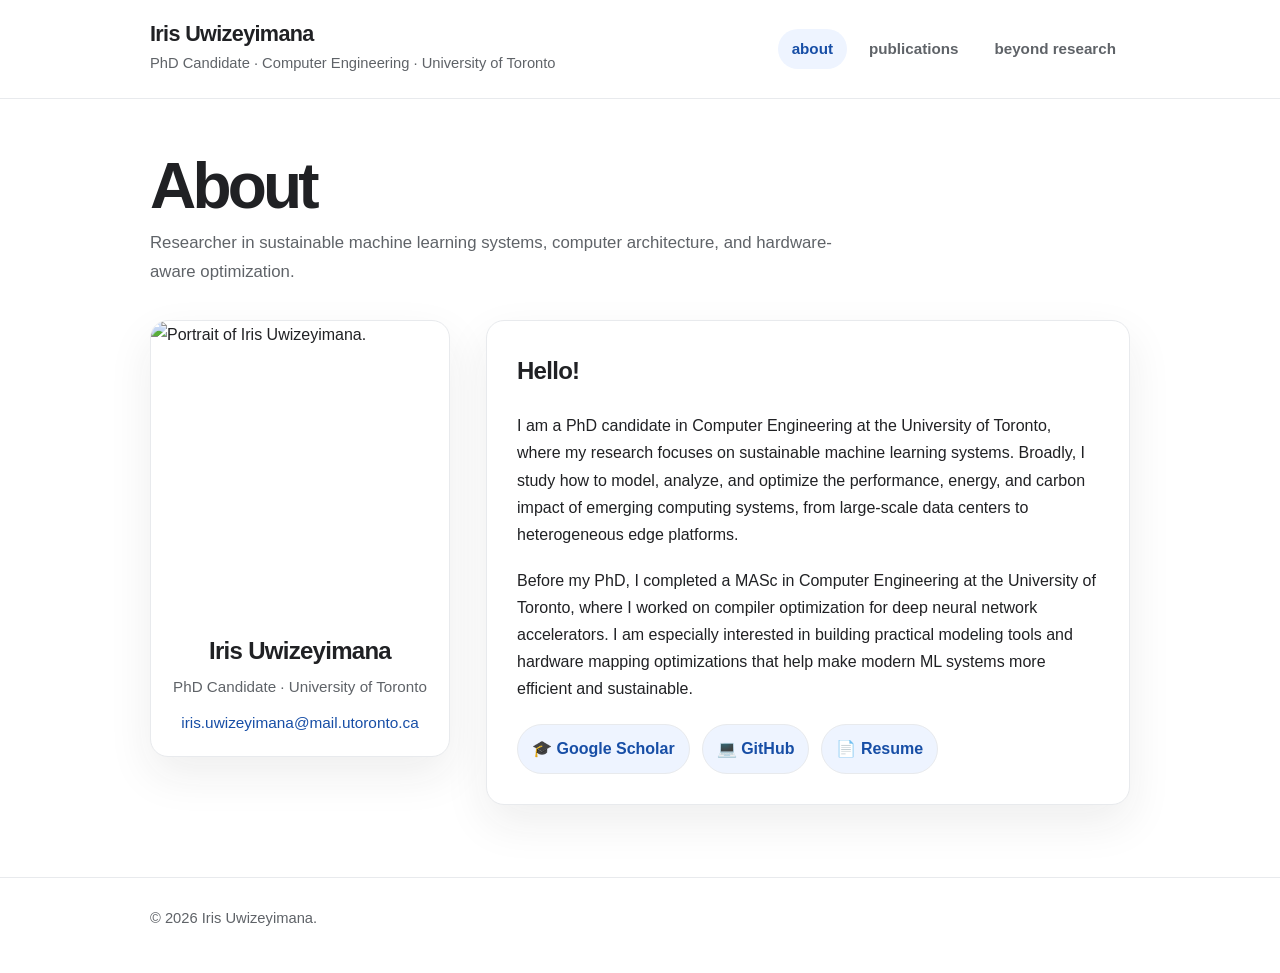
==== index.html @ f3fa068e "adding more to the about and publication page" ====
<!doctype html>
<html lang="en">
<head>
  <meta charset="utf-8">
  <meta name="viewport" content="width=device-width, initial-scale=1">
  <title>Iris Uwizeyimana</title>
  <meta name="description" content="Research homepage of Iris Uwizeyimana.">
  <link rel="stylesheet" href="assets/css/main.css">
</head>
<body>
  <header class="site-header">
    <div class="site-shell header-inner">
      <a class="brand" href="index.html" aria-label="Home">
        <span class="brand-name">Iris Uwizeyimana</span>
        <span class="brand-subtitle">PhD Candidate · Computer Engineering · University of Toronto</span>
      </a>
      <nav class="nav" aria-label="Primary navigation">
        <a class="active" href="index.html">about</a>
        <a href="publications.html">publications</a>
        <a href="beyond-research.html">beyond research</a>
      </nav>
    </div>
  </header>

  <main class="site-shell">
    <h1 class="page-title">About</h1>
    <p class="page-kicker">Researcher in sustainable machine learning systems, computer architecture, and hardware-aware optimization.</p>

    <section class="about-grid" aria-labelledby="about-title">
      <aside class="profile-card">
        <img class="profile-photo" src="assets/img/about.jpg" alt="Portrait of Iris Uwizeyimana.">
        <div class="profile-meta">
          <h2 class="profile-name">Iris Uwizeyimana</h2>
          <p class="profile-role">PhD Candidate · University of Toronto</p>
          <p class="profile-email"><a href="mailto:iris.uwizeyimana@mail.utoronto.ca">iris.uwizeyimana@mail.utoronto.ca</a></p>
        </div>
      </aside>

      <article class="about-card">
        <h2 id="about-title">Hello!</h2>
        <p>
          I am a PhD candidate in Computer Engineering at the University of Toronto, where my research focuses on sustainable machine learning systems. Broadly, I study how to model, analyze, and optimize the performance, energy, and carbon impact of emerging computing systems, from large-scale data centers to heterogeneous edge platforms.
        </p>

        <p>
          Before my PhD, I completed a MASc in Computer Engineering at the University of Toronto, where I worked on compiler optimization for deep neural network accelerators. I am especially interested in building practical modeling tools and hardware mapping optimizations that help make modern ML systems more efficient and sustainable.
        </p>

        <div class="social-links" aria-label="External links">
          <a href="https://scholar.google.ca/citations?user=prIDyTkAAAAJ&amp;hl=en&amp;oi=sra" target="_blank" rel="noopener">🎓 Google Scholar</a>
          <a href="https://github.com/iuwizeyimana" target="_blank" rel="noopener">💻 GitHub</a>
          <a href="assets/docs/Iris_Uwizeyimana_Resume.pdf" target="_blank" rel="noopener">📄 Resume</a>
        </div>
      </article>
    </section>
  </main>

  <footer class="site-footer">
    <div class="site-shell">
      <p>© <span id="year">2026</span> Iris Uwizeyimana.</p>
    </div>
  </footer>
</body>
</html>
---- assets/css/main.css ----
:root {
  --bg: #ffffff;
  --text: #202124;
  --muted: #5f6368;
  --line: #e8eaed;
  --accent: #174ea6;
  --accent-soft: #eef4ff;
  --card: #fafafa;
  --shadow: 0 18px 45px rgba(32, 33, 36, 0.08);
  --radius: 18px;
  --content-width: 980px;
}

* {
  box-sizing: border-box;
}

html {
  scroll-behavior: smooth;
}

body {
  margin: 0;
  background: var(--bg);
  color: var(--text);
  font-family: -apple-system, BlinkMacSystemFont, "Segoe UI", Roboto, Helvetica, Arial, sans-serif;
  font-size: 16px;
  line-height: 1.7;
}

body::selection,
::selection {
  background: var(--accent-soft);
}

a {
  color: var(--accent);
  text-decoration: none;
  text-underline-offset: 0.22em;
}

a:hover,
a:focus {
  text-decoration: underline;
}

.site-shell {
  width: min(calc(100% - 40px), var(--content-width));
  margin: 0 auto;
}

.site-header {
  border-bottom: 1px solid var(--line);
  background: rgba(255, 255, 255, 0.92);
  backdrop-filter: blur(12px);
  position: sticky;
  top: 0;
  z-index: 20;
}

.header-inner {
  display: flex;
  align-items: center;
  justify-content: space-between;
  gap: 24px;
  padding: 22px 0;
}

.brand {
  min-width: 260px;
}

.brand-name {
  display: block;
  color: var(--text);
  font-size: 1.35rem;
  font-weight: 720;
  letter-spacing: -0.03em;
  line-height: 1.15;
}

.brand-subtitle {
  display: block;
  color: var(--muted);
  font-size: 0.92rem;
  margin-top: 4px;
}

.nav {
  display: flex;
  align-items: center;
  gap: 8px;
  flex-wrap: wrap;
  justify-content: flex-end;
}

.nav a {
  color: var(--muted);
  border-radius: 999px;
  padding: 7px 14px;
  font-size: 0.95rem;
  font-weight: 600;
  text-decoration: none;
}

.nav a:hover,
.nav a:focus,
.nav a.active {
  color: var(--accent);
  background: var(--accent-soft);
}

main {
  padding: 54px 0 72px;
}

.page-title {
  margin: 0 0 10px;
  font-size: clamp(2.1rem, 5vw, 4.1rem);
  line-height: 1.04;
  letter-spacing: -0.06em;
}

.page-kicker {
  margin: 0 0 34px;
  color: var(--muted);
  max-width: 720px;
  font-size: 1.05rem;
}

.hero-card,
.blank-card,
.note-card {
  border: 1px solid var(--line);
  border-radius: var(--radius);
  background: var(--card);
  padding: 30px;
  box-shadow: var(--shadow);
}

.hero-card h2,
.blank-card h2,
.note-card h2 {
  margin-top: 0;
  letter-spacing: -0.03em;
}

.blank-card {
  min-height: 320px;
  display: grid;
  place-items: center;
  text-align: center;
}

.blank-card p {
  margin: 0 auto;
  max-width: 560px;
  color: var(--muted);
}

.meta-list {
  display: grid;
  gap: 12px;
  margin: 24px 0 0;
  padding: 0;
  list-style: none;
}

.meta-list li {
  display: flex;
  gap: 12px;
  align-items: baseline;
}

.meta-list strong {
  min-width: 92px;
  color: var(--text);
}

.beyond-grid {
  display: grid;
  grid-template-columns: minmax(0, 1fr) 340px;
  gap: 42px;
  align-items: start;
}

.essay {
  max-width: 680px;
}

.essay p {
  margin: 0 0 1.25rem;
}

.essay p.lede {
  font-size: 1.18rem;
  color: #2f3137;
  line-height: 1.75;
}

.essay blockquote {
  margin: 30px 0;
  padding: 18px 22px;
  border-left: 4px solid var(--accent);
  background: var(--accent-soft);
  border-radius: 0 14px 14px 0;
  color: #24324a;
  font-size: 1.05rem;
}

.photo-stack {
  display: grid;
  gap: 18px;
  position: sticky;
  top: 120px;
}

.photo-card {
  margin: 0;
  border: 1px solid var(--line);
  border-radius: 22px;
  overflow: hidden;
  background: #fff;
  box-shadow: var(--shadow);
}

.photo-card img {
  display: block;
  width: 100%;
  height: auto;
}

.photo-card figcaption {
  padding: 12px 15px;
  color: var(--muted);
  font-size: 0.9rem;
}

.link-pills {
  display: flex;
  flex-wrap: wrap;
  gap: 10px;
  margin: 28px 0 0;
}

.link-pills a {
  border: 1px solid var(--line);
  border-radius: 999px;
  padding: 8px 13px;
  background: #fff;
  font-size: 0.92rem;
  font-weight: 650;
}

.site-footer {
  border-top: 1px solid var(--line);
  color: var(--muted);
  font-size: 0.92rem;
  padding: 28px 0 42px;
}

.site-footer p {
  margin: 0;
}

@media (max-width: 820px) {
  .header-inner {
    align-items: flex-start;
    flex-direction: column;
  }

  .nav {
    justify-content: flex-start;
  }

  .beyond-grid {
    grid-template-columns: 1fr;
  }

  .about-grid {
    grid-template-columns: 1fr;
  }

  .profile-card {
    max-width: 340px;
  }

  .photo-stack {
    position: static;
    grid-template-columns: repeat(2, minmax(0, 1fr));
  }
}

@media (max-width: 560px) {
  .site-shell {
    width: min(calc(100% - 26px), var(--content-width));
  }

  main {
    padding-top: 34px;
  }

  .photo-stack {
    grid-template-columns: 1fr;
  }

  .hero-card,
  .blank-card,
  .note-card {
    padding: 22px;
  }
}


.about-grid {
  display: grid;
  grid-template-columns: 300px minmax(0, 1fr);
  gap: 36px;
  align-items: start;
}

.profile-card,
.about-card {
  border: 1px solid var(--line);
  border-radius: var(--radius);
  background: #fff;
  box-shadow: var(--shadow);
}

.profile-card {
  overflow: hidden;
}

.profile-photo {
  display: block;
  width: 100%;
  aspect-ratio: 1 / 1;
  object-fit: cover;
}

.profile-meta {
  padding: 18px 20px 20px;
  text-align: center;
}

.profile-name {
  margin: 0;
  font-size: 1.5rem;
  line-height: 1.2;
  letter-spacing: -0.03em;
}

.profile-role {
  margin: 8px 0 10px;
  color: var(--muted);
  font-size: 0.95rem;
}

.profile-email {
  margin: 0;
  font-size: 0.96rem;
  word-break: break-word;
}

.about-card {
  padding: 30px;
}

.about-card h2 {
  margin-top: 0;
  letter-spacing: -0.03em;
}

.about-card p {
  margin: 0 0 1.15rem;
}

.social-links {
  display: flex;
  flex-wrap: wrap;
  gap: 12px;
  margin-top: 22px;
}

.social-links a {
  display: inline-flex;
  align-items: center;
  gap: 8px;
  border: 1px solid var(--line);
  border-radius: 999px;
  padding: 10px 14px;
  background: var(--accent-soft);
  font-weight: 650;
  text-decoration: none;
}

.social-links a:hover,
.social-links a:focus {
  text-decoration: none;
}


@media (max-width: 820px) {
  .about-grid {
    grid-template-columns: 1fr;
  }

  .profile-card {
    max-width: 340px;
  }
}

@media (max-width: 560px) {
  .social-links {
    flex-direction: column;
    align-items: flex-start;
  }
}


/* Publications page */
.publication-section {
  margin-top: 36px;
}

.thesis-section {
  margin-top: 54px;
}

.section-heading {
  margin: 0 0 22px;
  padding-bottom: 10px;
  border-bottom: 1px solid var(--line);
  font-size: 1.65rem;
  line-height: 1.2;
  letter-spacing: -0.04em;
}

.pub-list {
  display: grid;
  gap: 34px;
}

.pub-item {
  display: grid;
  grid-template-columns: 150px minmax(0, 1fr);
  gap: 34px;
  align-items: start;
}

.pub-badge {
  display: inline-flex;
  align-items: center;
  justify-content: center;
  min-height: 34px;
  padding: 6px 16px;
  border-radius: 7px;
  background: #07820b;
  color: #fff;
  font-weight: 800;
  line-height: 1;
  box-shadow: 0 8px 18px rgba(0, 0, 0, 0.18);
  white-space: nowrap;
}

.pub-badge-secondary {
  background: #4b5563;
}

.pub-content {
  min-width: 0;
}

.pub-title {
  margin: -4px 0 8px;
  font-size: clamp(1.35rem, 3vw, 1.95rem);
  line-height: 1.18;
  font-weight: 520;
  letter-spacing: -0.045em;
}

.pub-title a {
  color: var(--text);
  text-decoration: none;
}

.pub-title a:hover,
.pub-title a:focus {
  color: var(--accent);
  text-decoration: underline;
}

.pub-authors,
.pub-venue,
.pub-details {
  margin: 0;
  color: #111827;
  font-size: 1.06rem;
  line-height: 1.45;
}

.pub-venue {
  margin-top: 4px;
}

.pub-details {
  margin-top: 2px;
  color: var(--muted);
}

.author-me {
  font-weight: 700;
}

@media (max-width: 720px) {
  .pub-item {
    grid-template-columns: 1fr;
    gap: 14px;
  }

  .pub-badge {
    justify-self: start;
  }
}
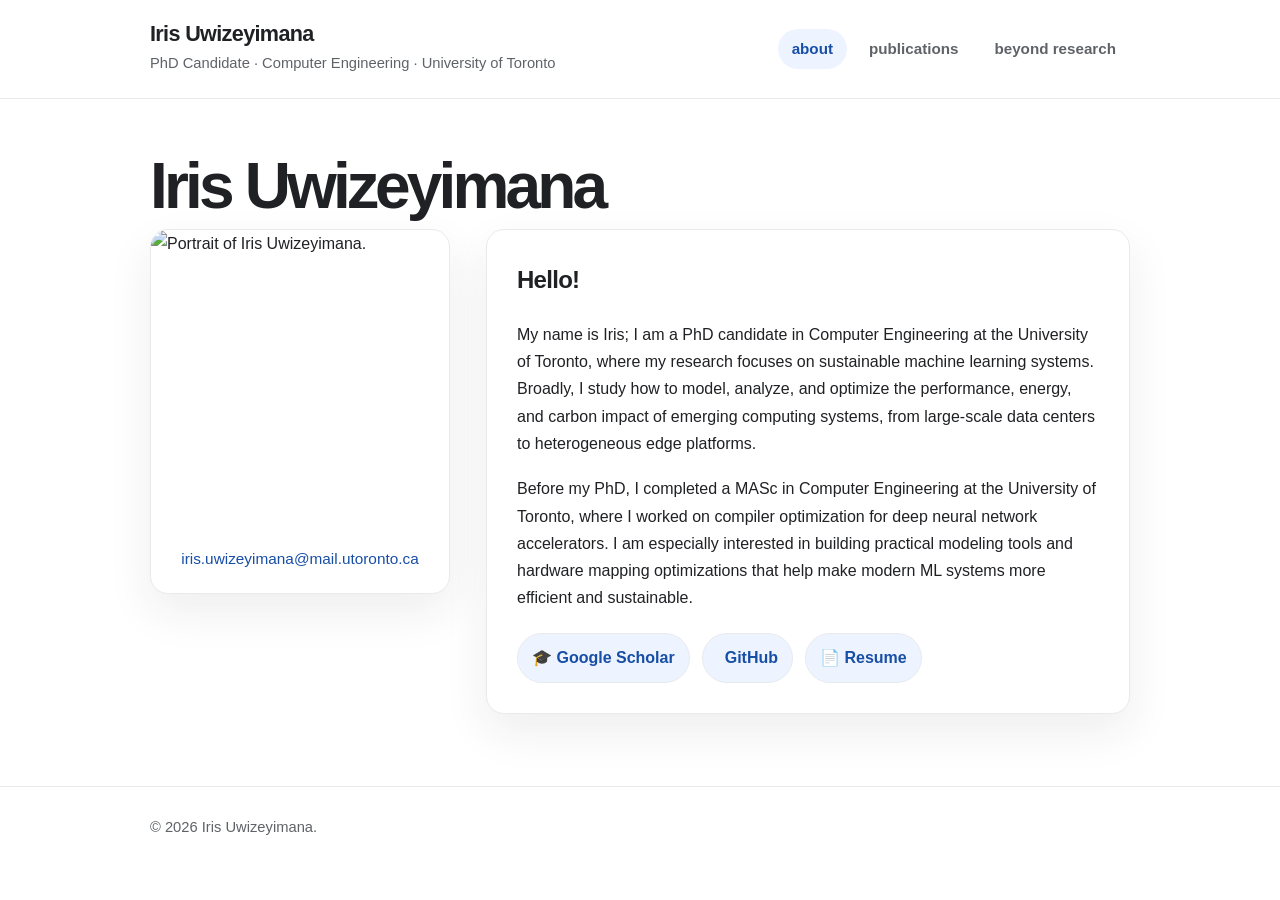
==== commit 06c9fd2a: "edit to pretty up page links" ====
--- a/index.html
+++ b/index.html
@@ -15,23 +15,21 @@
         <span class="brand-subtitle">PhD Candidate · Computer Engineering · University of Toronto</span>
       </a>
       <nav class="nav" aria-label="Primary navigation">
-        <a class="active" href="index.html">about</a>
-        <a href="publications.html">publications</a>
-        <a href="beyond-research.html">beyond research</a>
+        <a class="active" href="/">about</a>
+        <a href="/publications/">publications</a>
+        <a href="/beyond-research/">beyond research</a>
       </nav>
     </div>
   </header>
 
   <main class="site-shell">
-    <h1 class="page-title">About</h1>
-    <p class="page-kicker">Researcher in sustainable machine learning systems, computer architecture, and hardware-aware optimization.</p>
-
+    <h1 class="page-title">Iris Uwizeyimana</h1>
     <section class="about-grid" aria-labelledby="about-title">
       <aside class="profile-card">
         <img class="profile-photo" src="assets/img/about.jpg" alt="Portrait of Iris Uwizeyimana.">
         <div class="profile-meta">
-          <h2 class="profile-name">Iris Uwizeyimana</h2>
-          <p class="profile-role">PhD Candidate · University of Toronto</p>
+          <!-- <h2 class="profile-name">Iris Uwizeyimana</h2> -->
+          <!-- <p class="profile-role">PhD Candidate · University of Toronto</p> -->
           <p class="profile-email"><a href="mailto:iris.uwizeyimana@mail.utoronto.ca">iris.uwizeyimana@mail.utoronto.ca</a></p>
         </div>
       </aside>
@@ -39,7 +37,7 @@
       <article class="about-card">
         <h2 id="about-title">Hello!</h2>
         <p>
-          I am a PhD candidate in Computer Engineering at the University of Toronto, where my research focuses on sustainable machine learning systems. Broadly, I study how to model, analyze, and optimize the performance, energy, and carbon impact of emerging computing systems, from large-scale data centers to heterogeneous edge platforms.
+          My name is Iris; I am a PhD candidate in Computer Engineering at the University of Toronto, where my research focuses on sustainable machine learning systems. Broadly, I study how to model, analyze, and optimize the performance, energy, and carbon impact of emerging computing systems, from large-scale data centers to heterogeneous edge platforms.
         </p>
 
         <p>
@@ -48,7 +46,15 @@
 
         <div class="social-links" aria-label="External links">
           <a href="https://scholar.google.ca/citations?user=prIDyTkAAAAJ&amp;hl=en&amp;oi=sra" target="_blank" rel="noopener">🎓 Google Scholar</a>
-          <a href="https://github.com/iuwizeyimana" target="_blank" rel="noopener">💻 GitHub</a>
+          <a href="https://github.com/iuwizeyimana" target="_blank" rel="noopener">
+           <img
+            class="social-icon"
+            src="https://cdn.jsdelivr.net/npm/simple-icons@latest/icons/github.svg"
+            alt=""
+            aria-hidden="true"
+            >
+            GitHub
+          </a>
           <a href="assets/docs/Iris_Uwizeyimana_Resume.pdf" target="_blank" rel="noopener">📄 Resume</a>
         </div>
       </article>
